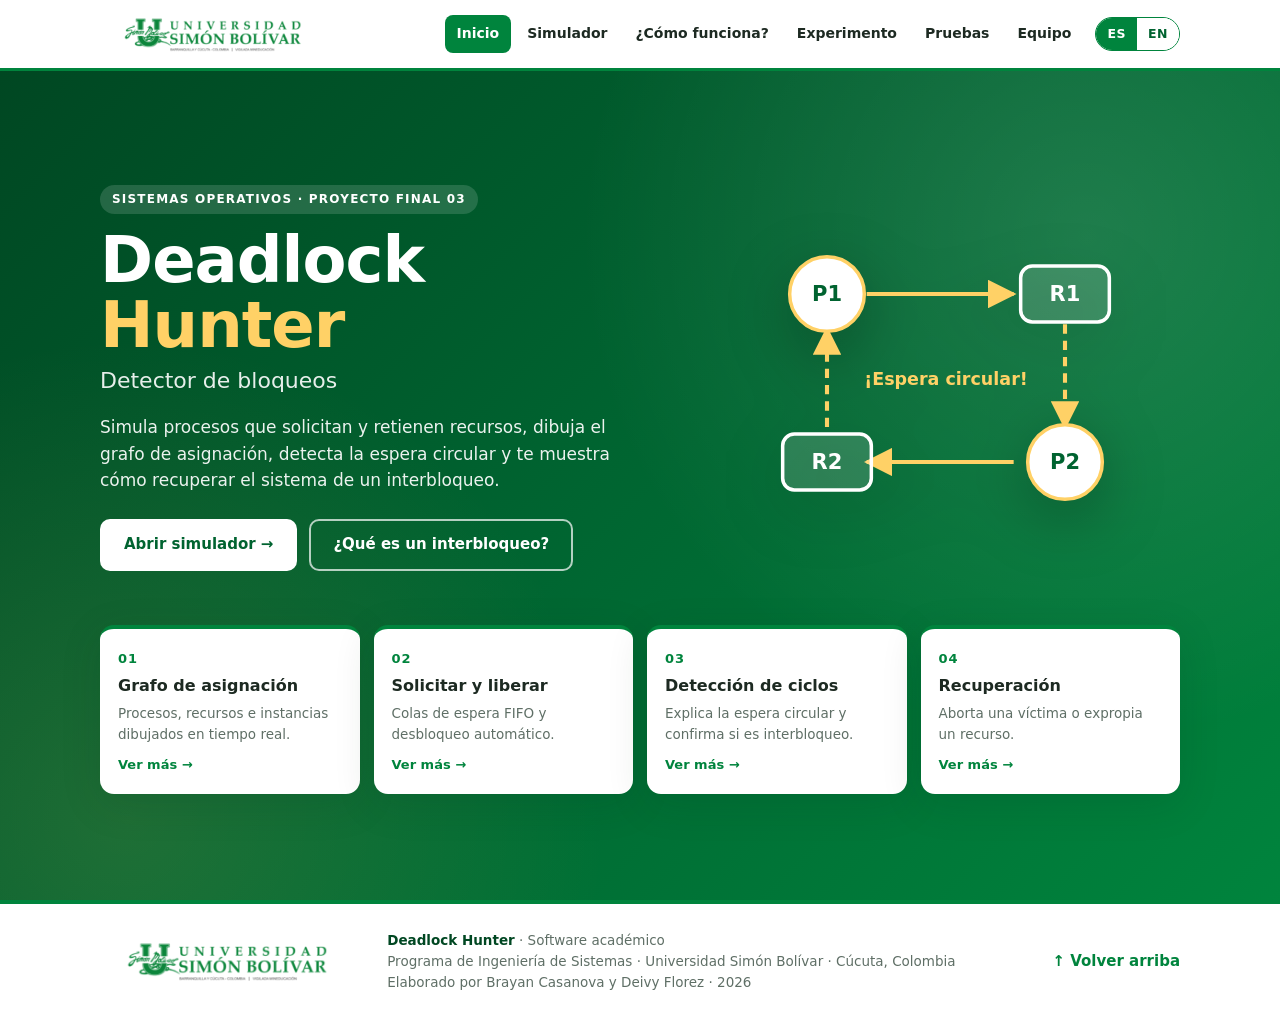
==== index.html @ f1dcf7cb "Deadlock Hunter: detector de interbloqueos Simulador web académico (Sistemas Operativos, Universidad" ====
<!doctype html>
<html lang="es">
<head>
  <meta charset="utf-8">
  <meta name="viewport" content="width=device-width, initial-scale=1">
  <title>Deadlock Hunter · Universidad Simón Bolívar</title>
  <meta name="description" content="Simulador académico de interbloqueos (deadlocks) para Sistemas Operativos — Universidad Simón Bolívar, sede Cúcuta.">
  <link rel="icon" href="assets/favicon.svg" type="image/svg+xml">
  <link rel="stylesheet" href="css/styles.css?v=6">
</head>
<body>
  <!--
    Navegación por vistas: cada opción del menú muestra solo su sección (js/site.js).
    Ventanas emergentes: los elementos con data-modal="id" abren el contenido de #id.
    Traducción: data-en (texto), data-en-ph (placeholder), data-en-title (tooltip).
  -->

  <!-- ===================== NAVEGACIÓN ===================== -->
  <nav class="nav" id="top">
    <div class="container nav-inner">
      <a href="#inicio" class="nav-logo" aria-label="Inicio" data-en-aria="Home">
        <img src="assets/logo-unisimon.png" alt="Universidad Simón Bolívar">
      </a>
      <div class="nav-right">
        <ul class="nav-links" id="nav-links">
          <li><a href="#inicio" data-en="Home">Inicio</a></li>
          <li><a href="#simulador" data-en="Simulator">Simulador</a></li>
          <li><a href="#teoria" data-en="How it works">¿Cómo funciona?</a></li>
          <li><a href="#experimento" data-en="Experiment">Experimento</a></li>
          <li><a href="#pruebas" data-en="Tests">Pruebas</a></li>
          <li><a href="#equipo" data-en="Team">Equipo</a></li>
        </ul>
        <div class="lang-switch" role="group" aria-label="Idioma / Language">
          <button type="button" data-lang="es" aria-pressed="true" title="Español">ES</button>
          <button type="button" data-lang="en" aria-pressed="false" title="English">EN</button>
        </div>
        <button class="nav-toggle" id="nav-toggle" aria-label="Abrir menú" data-en-aria="Open menu" aria-expanded="false">☰</button>
      </div>
    </div>
  </nav>

  <main>
  <!-- ===================== INICIO ===================== -->
  <header class="hero view" id="inicio">
    <div class="container hero-inner">
      <div class="hero-text">
        <span class="eyebrow" data-en="Operating Systems · Final project 03">Sistemas Operativos · Proyecto final 03</span>
        <h1>Deadlock <span>Hunter</span></h1>
        <p class="hero-sub" data-en="Deadlock detector">Detector de bloqueos</p>
        <p class="hero-desc" data-en="Simulate processes that request and hold resources, draw the resource-allocation graph, detect circular wait and learn how to recover the system from a deadlock.">Simula procesos que solicitan y retienen recursos, dibuja el grafo de asignación, detecta la espera circular y te muestra cómo recuperar el sistema de un interbloqueo.</p>
        <div class="hero-cta">
          <a href="#simulador" class="btn btn-light" data-en="Open simulator →">Abrir simulador →</a>
          <a href="#teoria" class="btn btn-outline" data-en="What is a deadlock?">¿Qué es un interbloqueo?</a>
        </div>
      </div>
      <div class="hero-art" aria-hidden="true">
        <svg viewBox="0 0 360 300">
          <defs>
            <marker id="h-ar" viewBox="0 0 10 10" refX="9" refY="5" markerWidth="7" markerHeight="7" orient="auto"><path d="M0,0 L10,5 L0,10 z" fill="#ffd166"/></marker>
          </defs>
          <path d="M112,78 L238,78" class="h-edge" marker-end="url(#h-ar)"/>
          <path d="M282,104 L282,192" class="h-edge dash" marker-end="url(#h-ar)"/>
          <path d="M238,222 L112,222" class="h-edge" marker-end="url(#h-ar)"/>
          <path d="M78,192 L78,108" class="h-edge dash" marker-end="url(#h-ar)"/>
          <g class="h-proc"><circle cx="78" cy="78" r="32"/><text x="78" y="84">P1</text></g>
          <g class="h-res"><rect x="244" y="54" width="76" height="48" rx="10"/><text x="282" y="84">R1</text></g>
          <g class="h-proc"><circle cx="282" cy="222" r="32"/><text x="282" y="228">P2</text></g>
          <g class="h-res"><rect x="40" y="198" width="76" height="48" rx="10"/><text x="78" y="228">R2</text></g>
          <text x="180" y="156" class="h-warn" data-en="Circular wait!">¡Espera circular!</text>
        </svg>
      </div>
    </div>
    <div class="container features">
      <div class="feature clickable" data-modal="m-f1" role="button" tabindex="0"><b>01</b><h3 data-en="Allocation graph">Grafo de asignación</h3><p data-en="Processes, resources and instances drawn in real time.">Procesos, recursos e instancias dibujados en tiempo real.</p><span class="more" data-en="Learn more →">Ver más →</span></div>
      <div class="feature clickable" data-modal="m-f2" role="button" tabindex="0"><b>02</b><h3 data-en="Request and release">Solicitar y liberar</h3><p data-en="FIFO wait queues and automatic unblocking.">Colas de espera FIFO y desbloqueo automático.</p><span class="more" data-en="Learn more →">Ver más →</span></div>
      <div class="feature clickable" data-modal="m-f3" role="button" tabindex="0"><b>03</b><h3 data-en="Cycle detection">Detección de ciclos</h3><p data-en="Explains the circular wait and confirms whether it is a deadlock.">Explica la espera circular y confirma si es interbloqueo.</p><span class="more" data-en="Learn more →">Ver más →</span></div>
      <div class="feature clickable" data-modal="m-f4" role="button" tabindex="0"><b>04</b><h3 data-en="Recovery">Recuperación</h3><p data-en="Abort a victim or preempt a resource.">Aborta una víctima o expropia un recurso.</p><span class="more" data-en="Learn more →">Ver más →</span></div>
    </div>
  </header>

  <!-- ===================== SIMULADOR ===================== -->
  <section class="section sim-section view" id="simulador" hidden>
    <div class="container-wide">
      <div class="section-head">
        <div>
          <span class="eyebrow green" data-en="Tool">Herramienta</span>
          <h2 data-en="Simulator">Simulador</h2>
          <p data-en="Create processes and resources, or load a scenario and run it step by step.">Crea procesos y recursos, o carga un escenario y ejecútalo paso a paso.</p>
        </div>
        <div class="top-actions">
          <button class="btn-sm" data-modal="m-howto" data-en="? How to use it">? Cómo usarlo</button>
          <button id="btn-export" class="btn-sm" title="Descarga el estado, el análisis y el registro como evidencia" data-en-title="Download the state, analysis and log as evidence" data-en="⭳ Export evidence">⭳ Exportar evidencia</button>
          <label class="btn-sm file-btn" title="Carga un estado exportado previamente" data-en-title="Load a previously exported state"><span data-en="⭱ Import">⭱ Importar</span><input id="file-import" type="file" accept="application/json" hidden></label>
          <button id="btn-reset" class="btn-sm danger" data-en="↺ Reset">↺ Reiniciar</button>
        </div>
      </div>

      <div class="layout">
        <!-- Panel izquierdo -->
        <aside class="panel left">
          <section class="card">
            <h3 class="card-title"><span class="num">1</span> <span data-en="Create nodes">Crear nodos</span></h3>
            <div class="row">
              <input id="in-proc" placeholder="Nombre (auto: P1…)" data-en-ph="Name (auto: P1…)" maxlength="12">
              <button id="btn-add-proc" data-en="+ Process">+ Proceso</button>
            </div>
            <div class="row">
              <input id="in-res" placeholder="Nombre (auto: R1…)" data-en-ph="Name (auto: R1…)" maxlength="12">
              <input id="in-inst" type="number" min="1" max="9" value="1" title="Instancias" data-en-title="Instances" class="narrow">
              <button id="btn-add-res" data-en="+ Resource">+ Recurso</button>
            </div>
            <p class="hint" data-en="Instances are identical copies of the resource (e.g. 2 printers).">Las instancias son copias idénticas del recurso (p. ej. 2 impresoras).</p>
          </section>

          <section class="card">
            <h3 class="card-title"><span class="num">2</span> <span data-en="Operate">Operar</span></h3>
            <label><span data-en="Process">Proceso</span> <select id="sel-proc"></select></label>
            <label><span data-en="Resource">Recurso</span> <select id="sel-res"></select></label>
            <div class="btn-grid">
              <button id="btn-request" class="primary" data-en="Request">Solicitar</button>
              <button id="btn-release" data-en="Release">Liberar</button>
              <button id="btn-terminate" class="warn" data-en="Terminate process">Finalizar proceso</button>
              <button id="btn-del-res" class="ghost" data-en="Delete resource">Eliminar recurso</button>
            </div>
            <p class="hint" data-en="Click a node in the graph to select it. Drag it to move it.">Haz clic en un nodo del grafo para seleccionarlo. Arrástralo para moverlo.</p>
          </section>

          <section class="card">
            <h3 class="card-title"><span class="num">3</span> <span data-en="Scenarios">Escenarios</span></h3>
            <div id="scenario-list" class="scenario-list"></div>
            <div id="scenario-player" class="scenario-player" hidden>
              <h4 id="sc-title"></h4>
              <p id="sc-desc" class="hint"></p>
              <ol id="sc-steps" class="steps"></ol>
              <div class="row">
                <button id="btn-step" class="primary" data-en="Step ▶">Paso ▶</button>
                <button id="btn-run-all" data-en="Run all ⏩">Ejecutar todo ⏩</button>
              </div>
              <div id="sc-lesson" class="lesson" hidden></div>
            </div>
          </section>
        </aside>

        <!-- Centro -->
        <section class="panel center">
          <div id="status" class="status ok">Sin procesos todavía</div>
          <div class="graph-wrap card">
            <svg id="graph" viewBox="0 0 900 560" role="img" aria-label="Grafo de asignación de recursos" data-en-aria="Resource allocation graph">
              <defs>
                <pattern id="grid" width="30" height="30" patternUnits="userSpaceOnUse"><circle cx="1" cy="1" r="1" class="grid-dot"/></pattern>
                <marker id="ar-request" viewBox="0 0 10 10" refX="9" refY="5" markerWidth="8" markerHeight="8" orient="auto-start-reverse"><path d="M0,0 L10,5 L0,10 z" class="mk-request"/></marker>
                <marker id="ar-assign" viewBox="0 0 10 10" refX="9" refY="5" markerWidth="8" markerHeight="8" orient="auto-start-reverse"><path d="M0,0 L10,5 L0,10 z" class="mk-assign"/></marker>
                <marker id="ar-cycle" viewBox="0 0 10 10" refX="9" refY="5" markerWidth="8" markerHeight="8" orient="auto-start-reverse"><path d="M0,0 L10,5 L0,10 z" class="mk-cycle"/></marker>
                <marker id="ar-dead" viewBox="0 0 10 10" refX="9" refY="5" markerWidth="8" markerHeight="8" orient="auto-start-reverse"><path d="M0,0 L10,5 L0,10 z" class="mk-dead"/></marker>
              </defs>
              <rect width="900" height="560" fill="url(#grid)"/>
              <g id="g-edges"></g>
              <g id="g-nodes"></g>
            </svg>
            <div id="empty-hint" class="empty-hint">
              <div data-en="<b>The graph is empty</b><br>Create processes and resources, or load a scenario from the left panel."><b>El grafo está vacío</b><br>Crea procesos y recursos, o carga un escenario del panel izquierdo.</div>
            </div>
          </div>
          <div class="legend">
            <span><i class="lg-proc"></i> <span data-en="Process">Proceso</span></span>
            <span><i class="lg-res"></i> <span data-en="Resource (● allocated, ○ free)">Recurso (● asignada, ○ libre)</span></span>
            <span><i class="lg-line assign"></i> <span data-en="Allocation R → P">Asignación R → P</span></span>
            <span><i class="lg-line request"></i> <span data-en="Request P → R">Solicitud P → R</span></span>
            <span><i class="lg-line cycle"></i> <span data-en="Cycle without deadlock">Ciclo sin interbloqueo</span></span>
            <span><i class="lg-line dead"></i> <span data-en="Deadlock">Interbloqueo</span></span>
          </div>
          <section class="card log-card">
            <div class="card-head">
              <h3 class="card-title" data-en="Event log">Registro de eventos</h3>
              <button id="btn-clear-log" class="ghost small" data-en="Clear">Limpiar</button>
            </div>
            <ol id="log" class="log"></ol>
          </section>
        </section>

        <!-- Panel derecho -->
        <aside class="panel right">
          <section class="card">
            <h3 class="card-title" data-en="System analysis">Análisis del sistema</h3>
            <div id="analysis"></div>
          </section>
          <section class="card">
            <h3 class="card-title" data-en="Matrices">Matrices</h3>
            <div id="matrices" class="matrices"></div>
          </section>
        </aside>
      </div>
    </div>
  </section>

  <!-- ===================== TEORÍA ===================== -->
  <section class="section view" id="teoria" hidden>
    <div class="container">
      <div class="section-head center">
        <div>
          <span class="eyebrow green" data-en="Concepts">Conceptos</span>
          <h2 data-en="What is a deadlock?">¿Qué es un interbloqueo?</h2>
          <p data-en="A <b>deadlock</b> happens when a group of processes waits forever because each one holds something another one needs.">Un <b>interbloqueo</b> (<i>deadlock</i>) ocurre cuando un grupo de procesos queda esperando para siempre porque cada uno retiene algo que otro necesita.</p>
        </div>
      </div>

      <div class="analogy clickable" data-modal="m-basics" role="button" tabindex="0">
        <div class="analogy-icon">🔪 🪵</div>
        <div>
          <h3 data-en="An everyday example">Un ejemplo cotidiano</h3>
          <p data-en="Ana takes the knife and needs the board; Beto takes the board and needs the knife. Both wait forever.">Ana toma el cuchillo y necesita la tabla; Beto toma la tabla y necesita el cuchillo. Ambos esperan para siempre.</p>
          <span class="more" data-en="What are processes and resources? →">¿Qué son procesos y recursos? →</span>
        </div>
      </div>

      <h3 class="sub-title" data-en="The 4 Coffman conditions">Las 4 condiciones de Coffman</h3>
      <p class="muted" data-en="All four must hold at the same time. Click each one to see an example.">Deben cumplirse las cuatro al mismo tiempo. Haz clic en cada una para ver un ejemplo.</p>
      <div class="grid-4">
        <div class="info-card clickable" data-modal="m-cf1" role="button" tabindex="0"><span class="ic">1</span><h4 data-en="Mutual exclusion">Exclusión mutua</h4><p data-en="One process at a time.">Un proceso a la vez.</p><span class="more" data-en="Learn more →">Ver más →</span></div>
        <div class="info-card clickable" data-modal="m-cf2" role="button" tabindex="0"><span class="ic">2</span><h4 data-en="Hold and wait">Retención y espera</h4><p data-en="Keeps what it has while waiting.">Conserva lo que tiene mientras espera.</p><span class="more" data-en="Learn more →">Ver más →</span></div>
        <div class="info-card clickable" data-modal="m-cf3" role="button" tabindex="0"><span class="ic">3</span><h4 data-en="No preemption">No expropiación</h4><p data-en="Nobody can take it away.">Nadie se lo puede quitar.</p><span class="more" data-en="Learn more →">Ver más →</span></div>
        <div class="info-card clickable" data-modal="m-cf4" role="button" tabindex="0"><span class="ic">4</span><h4 data-en="Circular wait">Espera circular</h4><p data-en="A closed chain of waits.">Una cadena cerrada de esperas.</p><span class="more" data-en="Learn more →">Ver más →</span></div>
      </div>

      <h3 class="sub-title" data-en="How does Deadlock Hunter detect it?">¿Cómo lo detecta Deadlock Hunter?</h3>
      <div class="grid-4">
        <div class="step-card clickable" data-modal="m-d1" role="button" tabindex="0"><span class="step-n" data-en="Step 1">Paso 1</span><h4 data-en="Build the graph">Construye el grafo</h4><span class="more" data-en="Learn more →">Ver más →</span></div>
        <div class="step-card clickable" data-modal="m-d2" role="button" tabindex="0"><span class="step-n" data-en="Step 2">Paso 2</span><h4 data-en="Search for cycles">Busca ciclos</h4><span class="more" data-en="Learn more →">Ver más →</span></div>
        <div class="step-card clickable" data-modal="m-d3" role="button" tabindex="0"><span class="step-n" data-en="Step 3">Paso 3</span><h4 data-en="Confirm the deadlock">Confirma el bloqueo</h4><span class="more" data-en="Learn more →">Ver más →</span></div>
        <div class="step-card clickable warn-card" data-modal="m-d4" role="button" tabindex="0"><span class="step-n" data-en="Important">Importante</span><h4 data-en="Is a cycle always a deadlock?">¿Ciclo = interbloqueo?</h4><span class="more" data-en="Learn more →">Ver más →</span></div>
      </div>
    </div>
  </section>

  <!-- ===================== EXPERIMENTO ===================== -->
  <section class="section alt view" id="experimento" hidden>
    <div class="container">
      <div class="section-head center">
        <div>
          <span class="eyebrow green" data-en="Experimentation challenge">Reto de experimentación</span>
          <h2 data-en="With deadlock vs. without deadlock">Con bloqueo vs. sin bloqueo</h2>
          <p data-en="Same processes, same resources. The only thing that changes is the <b>order</b> in which they are requested.">Mismos procesos, mismos recursos. Lo único que cambia es el <b>orden</b> en que se piden.</p>
        </div>
      </div>
      <div class="compare">
        <article class="compare-card bad">
          <span class="tag-big" data-en="WITH DEADLOCK">CON BLOQUEO</span>
          <h3 data-en="Opposite order">Orden opuesto</h3>
          <p data-en="P1 asks R1 → R2 and P2 asks R2 → R1. Each grabs one and waits for the other: <b>deadlock</b>.">P1 pide R1 → R2 y P2 pide R2 → R1. Cada uno agarra uno y espera el otro: <b>interbloqueo</b>.</p>
          <div class="card-actions">
            <button class="btn btn-soft" data-modal="m-ex1" data-en="See steps">Ver pasos</button>
            <a href="#simulador" class="btn btn-red" data-load-sc="0" data-en="Try it ▶">Probar ▶</a>
          </div>
        </article>
        <article class="compare-card good">
          <span class="tag-big" data-en="NO DEADLOCK">SIN BLOQUEO</span>
          <h3 data-en="Global order (R1 before R2)">Orden global (R1 antes que R2)</h3>
          <p data-en="Both ask R1 → R2. P2 waits, but <b>holding nothing</b>, so the cycle never closes.">Ambos piden R1 → R2. P2 espera, pero <b>sin retener nada</b>, así que el ciclo nunca se cierra.</p>
          <div class="card-actions">
            <button class="btn btn-soft" data-modal="m-ex2" data-en="See steps">Ver pasos</button>
            <a href="#simulador" class="btn btn-green" data-load-sc="1" data-en="Try it ▶">Probar ▶</a>
          </div>
        </article>
      </div>
      <div class="center-actions">
        <button class="btn btn-green" data-modal="m-ex3" data-en="📊 See the full comparison">📊 Ver comparación completa</button>
      </div>
      <p class="conclusion" data-en="<b>Conclusion:</b> imposing a global order breaks the <b>circular wait</b>. Waiting is not the same as being deadlocked."><b>Conclusión:</b> imponer un orden global rompe la <b>espera circular</b>. Esperar no es lo mismo que estar interbloqueado.</p>
    </div>
  </section>

  <!-- ===================== PRUEBAS ===================== -->
  <section class="section view" id="pruebas" hidden>
    <div class="container">
      <div class="section-head center">
        <div>
          <span class="eyebrow green" data-en="Evidence">Evidencias</span>
          <h2 data-en="Automated tests">Pruebas automatizadas</h2>
          <p data-en="These tests run live every time you open the page and verify the detection engine.">Estas pruebas se ejecutan en vivo cada vez que abres la página y verifican el motor de detección.</p>
        </div>
      </div>
      <div class="tests-cards">
        <div class="tests-hero">
          <div class="big-num" id="tests-num">–</div>
          <div><b id="tests-label">…</b><br><span class="muted" id="tests-when"></span></div>
        </div>
        <div class="grid-2">
          <div class="info-card clickable" data-modal="m-tests" role="button" tabindex="0"><span class="ic">✔</span><h4 data-en="Test list">Lista de pruebas</h4><p data-en="See each test and what it verifies.">Ver cada prueba y lo que verifica.</p><span class="more" data-en="Open →">Abrir →</span></div>
          <div class="info-card clickable" data-modal="m-limits" role="button" tabindex="0"><span class="ic">!</span><h4 data-en="Known limitations">Limitaciones conocidas</h4><p data-en="What the simulator does not model.">Lo que el simulador no modela.</p><span class="more" data-en="Open →">Abrir →</span></div>
        </div>
      </div>
    </div>
  </section>

  <!-- ===================== EQUIPO ===================== -->
  <section class="section team-section view" id="equipo" hidden>
    <div class="container">
      <div class="section-head center">
        <div>
          <span class="eyebrow" data-en="Credits">Créditos</span>
          <h2 data-en="Software developed by:">Software elaborado por:</h2>
          <p data-en="6th-semester Systems Engineering students · Universidad Simón Bolívar, Cúcuta campus">Estudiantes de 6.º semestre de Ingeniería de Sistemas · Universidad Simón Bolívar, sede Cúcuta</p>
        </div>
      </div>
      <div class="team">
        <div class="member">
          <div class="avatar">BC</div>
          <h3>Brayan Casanova</h3>
          <p data-en="Systems Engineering">Ingeniería de Sistemas</p>
          <span class="chip" data-en="6th semester">6.º semestre</span>
        </div>
        <div class="member">
          <div class="avatar">DF</div>
          <h3>Deivy Florez</h3>
          <p data-en="Systems Engineering">Ingeniería de Sistemas</p>
          <span class="chip" data-en="6th semester">6.º semestre</span>
        </div>
      </div>
      <p class="course" data-en="Course: <b>Operating Systems</b> · Final programming project · Concurrency and deadlocks">Asignatura: <b>Sistemas Operativos</b> · Proyecto final de programación · Concurrencia y bloqueos</p>
    </div>
  </section>
  </main>

  <footer class="footer">
    <div class="container footer-inner">
      <div class="footer-logo"><img src="assets/logo-unisimon.png" alt="Universidad Simón Bolívar"></div>
      <div class="footer-text" data-en="<b>Deadlock Hunter</b> · Academic software<br>Systems Engineering Program · Universidad Simón Bolívar · Cúcuta, Colombia<br>Developed by Brayan Casanova and Deivy Florez · 2026">
        <b>Deadlock Hunter</b> · Software académico<br>
        Programa de Ingeniería de Sistemas · Universidad Simón Bolívar · Cúcuta, Colombia<br>
        Elaborado por Brayan Casanova y Deivy Florez · 2026
      </div>
      <a href="#" class="to-top" data-scrolltop data-en="↑ Back to top">↑ Volver arriba</a>
    </div>
  </footer>

  <!-- ===================== VENTANA EMERGENTE ===================== -->
  <dialog id="modal" class="modal" aria-labelledby="modal-body">
    <button class="modal-close" id="modal-close" aria-label="Cerrar" data-en-aria="Close">✕</button>
    <div id="modal-body" class="modal-body"></div>
  </dialog>

  <!-- Contenido de las ventanas emergentes (se mueve al diálogo al abrirlo) -->
  <div id="modal-store" hidden>

    <!-- Inicio: funciones -->
    <div id="m-f1">
      <span class="m-kicker">01</span>
      <h3 data-en="Allocation graph">Grafo de asignación</h3>
      <p data-en="The simulator draws the system as a graph that updates after every action:">El simulador dibuja el sistema como un grafo que se actualiza después de cada acción:</p>
      <ul>
        <li data-en="<b>Circles</b> are processes (P1, P2…).">Los <b>círculos</b> son procesos (P1, P2…).</li>
        <li data-en="<b>Boxes</b> are resources; each dot is an instance (● allocated, ○ free).">Los <b>cuadros</b> son recursos; cada punto es una instancia (● asignada, ○ libre).</li>
        <li data-en="A solid arrow <b>R → P</b> means the resource is allocated to the process.">Una flecha continua <b>R → P</b> indica que el recurso está asignado al proceso.</li>
        <li data-en="A dashed arrow <b>P → R</b> means the process is waiting for the resource.">Una flecha punteada <b>P → R</b> indica que el proceso está esperando el recurso.</li>
      </ul>
      <a href="#simulador" class="btn btn-green" data-en="Go to the simulator →">Ir al simulador →</a>
    </div>
    <div id="m-f2">
      <span class="m-kicker">02</span>
      <h3 data-en="Request and release">Solicitar y liberar</h3>
      <ul>
        <li data-en="<b>Request:</b> if there is a free instance, it is allocated right away; otherwise the process is blocked and joins a FIFO queue.">Al <b>solicitar</b>, si hay una instancia libre se asigna de inmediato; si no, el proceso se bloquea y entra a una fila (FIFO).</li>
        <li data-en="<b>Release:</b> the instance goes automatically to the first process in the queue.">Al <b>liberar</b>, la instancia pasa automáticamente al primero de la fila.</li>
        <li data-en="<b>Terminate:</b> the process releases everything it held.">Al <b>finalizar</b> un proceso, se libera todo lo que tenía.</li>
      </ul>
      <p class="muted" data-en="Every action is recorded in the event log.">Cada acción queda escrita en el registro de eventos.</p>
      <a href="#simulador" class="btn btn-green" data-en="Go to the simulator →">Ir al simulador →</a>
    </div>
    <div id="m-f3">
      <span class="m-kicker">03</span>
      <h3 data-en="Cycle detection">Detección de ciclos</h3>
      <p data-en="After each action the simulator looks for cycles in the graph and explains them in words, e.g.:">Después de cada acción el simulador busca ciclos en el grafo y los explica con palabras, por ejemplo:</p>
      <pre class="code">P1 → R2 → P2 → R1 → P1</pre>
      <p data-en="Then it runs the detection algorithm to confirm whether the cycle is a real deadlock (<b>red</b>) or just a possible circular wait (<b>yellow</b>).">Luego ejecuta el algoritmo de detección para confirmar si el ciclo es un interbloqueo real (<b>rojo</b>) o solo una espera circular posible (<b>amarillo</b>).</p>
      <a href="#teoria" class="btn btn-green" data-en="See how it works →">Ver cómo funciona →</a>
    </div>
    <div id="m-f4">
      <span class="m-kicker">04</span>
      <h3 data-en="Recovery">Recuperación</h3>
      <p data-en="When there is a deadlock, the analysis panel offers:">Cuando hay interbloqueo, el panel de análisis ofrece:</p>
      <ul>
        <li data-en="<b>Abort a process:</b> it releases everything and the others can continue.">Abortar un proceso: libera todo y los demás pueden seguir.</li>
        <li data-en="<b>Preempt a resource:</b> take it away from a process and give it to the one waiting.">Expropiar un recurso: quitárselo a un proceso y dárselo al que espera.</li>
        <li data-en="<b>Automatic recovery:</b> aborts victims until the deadlock is gone.">Recuperación automática: aborta víctimas hasta que desaparece el bloqueo.</li>
      </ul>
      <p class="muted" data-en="The simulator suggests the victim that leaves fewer blocked processes and loses fewer resources.">El simulador sugiere la víctima que deja menos procesos bloqueados y pierde menos recursos.</p>
      <a href="#simulador" class="btn btn-green" data-en="Go to the simulator →">Ir al simulador →</a>
    </div>

    <!-- Simulador: ayuda -->
    <div id="m-howto">
      <h3 data-en="How to use the simulator">Cómo usar el simulador</h3>
      <ol class="nice-list">
        <li data-en="<b>Fastest way:</b> in <i>3 · Scenarios</i> choose one and press <b>Step ▶</b> or <b>Run all ⏩</b>.">La forma más rápida: en <i>3 · Escenarios</i> elige uno y pulsa <b>Paso ▶</b> o <b>Ejecutar todo ⏩</b>.</li>
        <li data-en="<b>By hand:</b> create processes and resources in <i>1 · Create nodes</i>.">A mano: crea procesos y recursos en <i>1 · Crear nodos</i>.</li>
        <li data-en="Pick a process and a resource in <i>2 · Operate</i> and press <b>Request</b>, <b>Release</b> or <b>Terminate</b>.">Elige un proceso y un recurso en <i>2 · Operar</i> y pulsa <b>Solicitar</b>, <b>Liberar</b> o <b>Finalizar</b>.</li>
        <li data-en="Watch the banner: <b>green</b> = no deadlock, <b>yellow</b> = cycle without deadlock, <b>red</b> = deadlock.">Mira el aviso superior: <b>verde</b> = sin bloqueo, <b>amarillo</b> = ciclo sin interbloqueo, <b>rojo</b> = interbloqueo.</li>
        <li data-en="On the right, <i>System analysis</i> explains the cycle and offers recovery options.">A la derecha, <i>Análisis del sistema</i> explica el ciclo y ofrece opciones de recuperación.</li>
      </ol>
    </div>

    <!-- Teoría -->
    <div id="m-basics">
      <h3 data-en="Processes, resources and instances">Procesos, recursos e instancias</h3>
      <dl class="defs">
        <dt data-en="Process">Proceso</dt>
        <dd data-en="A program that is running (Chrome, Word, Spotify…). In the simulator: a <b>circle</b>.">Un programa que se está ejecutando (Chrome, Word, Spotify…). En el simulador: un <b>círculo</b>.</dd>
        <dt data-en="Resource">Recurso</dt>
        <dd data-en="Something a process needs in order to work: a printer, a file, the camera, memory. In the simulator: a <b>box</b>.">Algo que un proceso necesita para trabajar: impresora, archivo, cámara, memoria. En el simulador: un <b>cuadro</b>.</dd>
        <dt data-en="Instance">Instancia</dt>
        <dd data-en="How many identical copies of the resource exist (2 printers = 2 instances). In the simulator: the <b>dots</b> inside the box.">Cuántas copias iguales hay del recurso (2 impresoras = 2 instancias). En el simulador: los <b>puntos</b> dentro del cuadro.</dd>
      </dl>
      <p data-en="In the example, Ana and Beto are <b>processes</b> and the knife and board are <b>resources</b>. Waiting is normal; the problem is when the wait <b>never ends</b>.">En el ejemplo, Ana y Beto son <b>procesos</b> y el cuchillo y la tabla son <b>recursos</b>. Esperar es normal; el problema es cuando la espera <b>nunca termina</b>.</p>
    </div>
    <div id="m-cf1">
      <span class="m-kicker" data-en="Condition 1">Condición 1</span>
      <h3 data-en="Mutual exclusion">Exclusión mutua</h3>
      <p data-en="A resource cannot be shared: while one process uses it, the others must wait.">Un recurso no se puede compartir: mientras un proceso lo usa, los demás deben esperar.</p>
      <div class="m-box"><b data-en="Example">Ejemplo</b><p data-en="A printer prints one document at a time.">Una impresora imprime un documento a la vez.</p></div>
      <div class="m-box"><b data-en="In the simulator">En el simulador</b><p data-en="Each dot ● of a resource belongs to a single process.">Cada punto ● de un recurso pertenece a un solo proceso.</p></div>
      <div class="m-box ok"><b data-en="How to break it">Cómo romperla</b><p data-en="Make the resource shareable (e.g. read-only files). Not always possible.">Hacer el recurso compartible (p. ej. archivos de solo lectura). No siempre es posible.</p></div>
    </div>
    <div id="m-cf2">
      <span class="m-kicker" data-en="Condition 2">Condición 2</span>
      <h3 data-en="Hold and wait">Retención y espera</h3>
      <p data-en="A process keeps the resources it already has while waiting for more.">Un proceso conserva los recursos que ya tiene mientras espera otros.</p>
      <div class="m-box"><b data-en="Example">Ejemplo</b><p data-en="P1 holds R1 and asks for R2 without releasing R1.">P1 tiene R1 y pide R2 sin soltar R1.</p></div>
      <div class="m-box"><b data-en="In the simulator">En el simulador</b><p data-en="A process with an incoming solid arrow (it holds something) and an outgoing dashed arrow (it waits).">Un proceso con una flecha continua que llega (tiene algo) y una punteada que sale (espera).</p></div>
      <div class="m-box ok"><b data-en="How to break it">Cómo romperla</b><p data-en="Request all resources at the start, or release everything before asking for more.">Pedir todos los recursos al inicio, o soltar todo antes de pedir más.</p></div>
    </div>
    <div id="m-cf3">
      <span class="m-kicker" data-en="Condition 3">Condición 3</span>
      <h3 data-en="No preemption">No expropiación</h3>
      <p data-en="Nobody can take a resource away from a process; only the process decides when to release it.">Nadie puede quitarle un recurso a un proceso; solo él decide cuándo soltarlo.</p>
      <div class="m-box"><b data-en="Example">Ejemplo</b><p data-en="The system cannot take the printer away in the middle of a print job.">El sistema no puede quitar la impresora a mitad de una impresión.</p></div>
      <div class="m-box"><b data-en="In the simulator">En el simulador</b><p data-en="Resources are only freed with <b>Release</b>… unless you use recovery.">Los recursos solo se liberan con <b>Liberar</b>… salvo que uses la recuperación.</p></div>
      <div class="m-box ok"><b data-en="How to break it">Cómo romperla</b><p data-en="Let the system take resources away. That is exactly what the <b>Preempt</b> recovery option does.">Permitir que el sistema quite recursos. Eso es justo lo que hace la opción de recuperación <b>Expropiar</b>.</p></div>
    </div>
    <div id="m-cf4">
      <span class="m-kicker" data-en="Condition 4">Condición 4</span>
      <h3 data-en="Circular wait">Espera circular</h3>
      <p data-en="There is a closed chain of processes, each waiting for a resource held by the next one.">Existe una cadena cerrada de procesos, donde cada uno espera un recurso que tiene el siguiente.</p>
      <pre class="code">P1 → R2 → P2 → R1 → P1</pre>
      <div class="m-box"><b data-en="In the simulator">En el simulador</b><p data-en="The arrows of the cycle turn <b>red</b>.">Las flechas del ciclo se pintan de <b>rojo</b>.</p></div>
      <div class="m-box ok"><b data-en="How to break it">Cómo romperla</b><p data-en="Request resources always in the same global order (see the <i>Global ordering</i> scenario).">Pedir los recursos siempre en el mismo orden global (ver el escenario <i>Orden global</i>).</p></div>
    </div>
    <div id="m-d1">
      <span class="m-kicker" data-en="Step 1">Paso 1</span>
      <h3 data-en="Build the graph">Construye el grafo</h3>
      <p data-en="Each allocation is an arrow <b>R → P</b> and each wait is an arrow <b>P → R</b>.">Cada asignación es una flecha <b>R → P</b> y cada espera es una flecha <b>P → R</b>.</p>
      <p data-en="The <b>Allocation</b> and <b>Request</b> matrices in the simulator show the same information as tables.">Las matrices de <b>Asignación</b> y <b>Solicitud</b> del simulador muestran la misma información en forma de tabla.</p>
    </div>
    <div id="m-d2">
      <span class="m-kicker" data-en="Step 2">Paso 2</span>
      <h3 data-en="Search for cycles">Busca ciclos</h3>
      <p data-en="It simplifies the graph to a <b>wait-for graph</b>: P → Q if P waits for something Q holds.">Simplifica el grafo a un <b>grafo de espera</b>: P → Q si P espera algo que tiene Q.</p>
      <p data-en="Then it walks it with a depth-first search (<b>DFS</b>). If a path returns to the starting process, there is a cycle: a <b>circular wait</b>.">Luego lo recorre con una búsqueda en profundidad (<b>DFS</b>). Si un camino regresa al proceso inicial, hay un ciclo: una <b>espera circular</b>.</p>
    </div>
    <div id="m-d3">
      <span class="m-kicker" data-en="Step 3">Paso 3</span>
      <h3 data-en="Confirm the deadlock">Confirma el bloqueo</h3>
      <p data-en="Detection algorithm: it simulates which processes could finish with what is free.">Algoritmo de detección: simula qué procesos podrían terminar con lo que hay libre.</p>
<pre class="code">Work ← Disponible ; Finish[i] ← false
repetir
  buscar Pi: Finish[i] = false y Solicitud_i ≤ Work
  Work ← Work + Asignación_i ; Finish[i] ← true
Los Pi con Finish = false están interbloqueados</pre>
      <p data-en="The simulator shows this trace step by step in <i>Detection algorithm</i>.">El simulador muestra esta traza paso a paso en <i>Algoritmo de detección</i>.</p>
    </div>
    <div id="m-d4">
      <span class="m-kicker" data-en="Important">Importante</span>
      <h3 data-en="Is a cycle always a deadlock?">¿Un ciclo siempre es interbloqueo?</h3>
      <div class="m-box"><b data-en="1 instance per resource">1 instancia por recurso</b><p data-en="Yes: cycle = deadlock.">Sí: ciclo = interbloqueo.</p></div>
      <div class="m-box"><b data-en="Several instances">Varias instancias</b><p data-en="Not necessarily: another process outside the cycle can release a copy and break it.">No necesariamente: otro proceso fuera del ciclo puede soltar una copia y romperlo.</p></div>
      <a href="#simulador" class="btn btn-green" data-load-sc="2" data-en="Try the “Cycle without deadlock” scenario ▶">Probar el escenario “Ciclo sin interbloqueo” ▶</a>
    </div>

    <!-- Experimento -->
    <div id="m-ex1">
      <span class="m-kicker bad" data-en="WITH DEADLOCK">CON BLOQUEO</span>
      <h3 data-en="Opposite order">Orden opuesto</h3>
      <ol class="mini-steps">
        <li data-en="P1 requests R1 ✔">P1 solicita R1 ✔</li>
        <li data-en="P2 requests R2 ✔">P2 solicita R2 ✔</li>
        <li data-en="P1 requests R2 ⏳ (P2 has it)">P1 solicita R2 ⏳ (lo tiene P2)</li>
        <li data-en="P2 requests R1 ⏳ (P1 has it)">P2 solicita R1 ⏳ (lo tiene P1)</li>
      </ol>
      <p data-en="<b>Result:</b> the cycle P1 → R2 → P2 → R1 → P1 is formed. Each one holds what the other needs: <b>deadlock</b>."><b>Resultado:</b> se forma el ciclo P1 → R2 → P2 → R1 → P1. Cada uno retiene lo que el otro necesita: <b>interbloqueo</b>.</p>
      <a href="#simulador" class="btn btn-red" data-load-sc="0" data-en="Try it in the simulator ▶">Probar en el simulador ▶</a>
    </div>
    <div id="m-ex2">
      <span class="m-kicker" data-en="NO DEADLOCK">SIN BLOQUEO</span>
      <h3 data-en="Global order (R1 before R2)">Orden global (R1 antes que R2)</h3>
      <ol class="mini-steps">
        <li data-en="P1 requests R1 ✔">P1 solicita R1 ✔</li>
        <li data-en="P2 requests R1 ⏳ (waits holding nothing)">P2 solicita R1 ⏳ (espera sin retener nada)</li>
        <li data-en="P1 requests R2 ✔, works and releases everything">P1 solicita R2 ✔, trabaja y libera todo</li>
        <li data-en="P2 gets R1, then R2 ✔ and finishes">P2 recibe R1, luego R2 ✔ y termina</li>
      </ol>
      <p data-en="<b>Result:</b> P2 waits, but it <b>holds nothing</b> while waiting, so a cycle never closes. Everyone finishes."><b>Resultado:</b> P2 espera, pero <b>no retiene nada</b> mientras espera, así que nunca se cierra un ciclo. Todos terminan.</p>
      <a href="#simulador" class="btn btn-green" data-load-sc="1" data-en="Try it in the simulator ▶">Probar en el simulador ▶</a>
    </div>
    <div id="m-ex3">
      <h3 data-en="Full comparison">Comparación completa</h3>
      <div class="table-wrap">
        <table class="cmp-table">
          <thead><tr><th data-en="Criterion">Criterio</th><th data-en="With deadlock">Con bloqueo</th><th data-en="No deadlock">Sin bloqueo</th></tr></thead>
          <tbody>
            <tr><td data-en="Request order">Orden de petición</td><td>P1: R1→R2 · P2: R2→R1</td><td data-en="Both: R1→R2">Ambos: R1→R2</td></tr>
            <tr><td data-en="Hold and wait">Retención y espera</td><td data-en="Yes, both">Sí, ambos</td><td data-en="No: P2 waits empty-handed">No: P2 espera con las manos vacías</td></tr>
            <tr><td data-en="Circular wait">Espera circular</td><td class="t-bad" data-en="Yes">Sí</td><td class="t-good">No</td></tr>
            <tr><td data-en="Final state">Estado final</td><td class="t-bad" data-en="Deadlock">Interbloqueo</td><td class="t-good" data-en="Everyone finishes">Todos terminan</td></tr>
          </tbody>
        </table>
      </div>
      <p data-en="<b>Conclusion:</b> imposing a global order on resources breaks the <b>circular wait</b> condition. Waiting is not the same as being deadlocked."><b>Conclusión:</b> imponer un orden global a los recursos rompe la condición de <b>espera circular</b>. Esperar no es lo mismo que estar interbloqueado.</p>
    </div>

    <!-- Pruebas -->
    <div id="m-tests">
      <h3 data-en="Automated tests">Pruebas automatizadas</h3>
      <ul id="tests-list" class="tests-list"></ul>
    </div>
    <div id="m-limits">
      <h3 data-en="Known limitations">Limitaciones conocidas</h3>
      <ul>
        <li data-en="Each request asks for one instance, and a blocked process waits for only one resource at a time.">Cada solicitud pide una instancia y un proceso bloqueado espera un solo recurso a la vez.</li>
        <li data-en="The simulation is event-driven: there are no real threads, CPU times or scheduler.">La simulación es por eventos: no hay hilos reales, tiempos de CPU ni planificador.</li>
        <li data-en="Detection and recovery are implemented; not prevention or avoidance (banker's algorithm).">Se implementan detección y recuperación; no prevención ni evitación (algoritmo del banquero).</li>
        <li data-en="Preemption releases the resource but does not simulate the process <i>rollback</i>.">La expropiación libera el recurso pero no simula el <i>rollback</i> del proceso.</li>
        <li data-en="The victim is chosen with a heuristic (remaining deadlocked processes and lost instances), without priorities.">La víctima se elige con una heurística (bloqueados restantes e instancias perdidas), sin prioridades.</li>
        <li data-en="Designed for teaching-size graphs: at most 9 instances per resource and 100 reported cycles.">Pensado para grafos didácticos: máximo 9 instancias por recurso y 100 ciclos reportados.</li>
      </ul>
    </div>
  </div>

  <div id="toast" class="toast" role="status" aria-live="polite"></div>

  <script src="js/i18n.js?v=6"></script>
  <script src="js/engine.js?v=6"></script>
  <script src="js/scenarios.js?v=6"></script>
  <script src="tests/cases.js?v=6"></script>
  <script src="js/app.js?v=6"></script>
  <script src="js/site.js?v=6"></script>
</body>
</html>
---- css/styles.css ----
/* =============================================================
   Deadlock Hunter · Paleta institucional Universidad Simón Bolívar
   Verde Unisimón (tomado del logo) + blanco + grises neutros
   ============================================================= */
:root {
  --green: #00843d;
  --green-dark: #006330;
  --green-darker: #004722;
  --green-mid: #2e9e5b;
  --green-light: #e8f5ed;
  --green-soft: #f3faf6;
  --gold: #ffd166;

  --bg: #f5f7f6;
  --surface: #ffffff;
  --surface-2: #f6f8f7;
  --border: #dbe4de;
  --text: #1d2a22;
  --muted: #5f6f66;

  --proc-fill: #e8f5ed;
  --proc-stroke: #00843d;
  --res-fill: #ffffff;
  --res-stroke: #3d4f45;
  --assign: #006330;
  --request: #7a8a81;

  --ok: #00843d;
  --ok-bg: #e8f5ed;
  --warn: #b7791f;
  --warn-bg: #fff6df;
  --dead: #c62828;
  --dead-bg: #fdeaea;

  --shadow: 0 1px 2px rgba(0, 50, 25, .06), 0 6px 20px rgba(0, 50, 25, .06);
  --shadow-lg: 0 10px 40px rgba(0, 50, 25, .14);
  --radius: 14px;
  color-scheme: light;
}

* { box-sizing: border-box; }
html { scroll-behavior: smooth; scroll-padding-top: 76px; }
body {
  margin: 0;
  font-family: "Segoe UI", system-ui, -apple-system, Roboto, "Helvetica Neue", sans-serif;
  background: var(--bg);
  color: var(--text);
  font-size: 15px;
  line-height: 1.55;
}
a { color: var(--green); }
img { max-width: 100%; }
.container { max-width: 1120px; margin: 0 auto; padding: 0 20px; }
.container-wide { max-width: 1560px; margin: 0 auto; padding: 0 20px; }
.muted { color: var(--muted); }

/* ===================== NAV ===================== */
.nav {
  position: sticky; top: 0; z-index: 20;
  background: rgba(255, 255, 255, .96); backdrop-filter: blur(8px);
  border-bottom: 3px solid var(--green);
  transition: box-shadow .2s;
}
.nav.scrolled { box-shadow: 0 4px 18px rgba(0, 0, 0, .08); }
.nav-inner { display: flex; align-items: center; justify-content: space-between; height: 68px; gap: 16px; }
.nav-logo img { height: 46px; width: auto; display: block; }
.nav-links { list-style: none; display: flex; gap: 4px; margin: 0; padding: 0; }
.nav-links a {
  display: block; padding: 8px 12px; border-radius: 8px; text-decoration: none;
  color: var(--text); font-weight: 600; font-size: 14px;
}
.nav-links a:hover { background: var(--green-light); color: var(--green-dark); }
.nav-links a.active { background: var(--green); color: #fff; }
.nav-right { display: flex; align-items: center; gap: 12px; }
.lang-switch {
  display: inline-flex; border: 1.5px solid var(--green); border-radius: 999px; overflow: hidden; flex-shrink: 0;
}
.lang-switch button {
  font: inherit; font-size: 12.5px; font-weight: 800; letter-spacing: .5px; cursor: pointer;
  border: 0; background: #fff; color: var(--green-dark); padding: 6px 11px; transition: background .15s;
}
.lang-switch button:hover { background: var(--green-light); }
.lang-switch button[aria-pressed="true"] { background: var(--green); color: #fff; }
.nav-toggle { display: none; font-size: 22px; background: none; border: 0; color: var(--green-dark); cursor: pointer; }
@media (max-width: 900px) {
  .nav-toggle { display: block; }
  .nav-links {
    display: none; position: absolute; top: 71px; left: 0; right: 0; flex-direction: column;
    background: #fff; padding: 10px 16px 16px; border-bottom: 3px solid var(--green); box-shadow: var(--shadow-lg);
  }
  .nav-links.open { display: flex; }
  .nav-logo img { height: 38px; }
}

/* ===================== HERO ===================== */
.hero {
  background:
    radial-gradient(circle at 85% 20%, rgba(255,255,255,.12), transparent 40%),
    radial-gradient(circle at 10% 90%, rgba(255,209,102,.12), transparent 35%),
    linear-gradient(135deg, var(--green-darker) 0%, var(--green-dark) 45%, var(--green) 100%);
  color: #fff; padding: 64px 0 56px; position: relative; overflow: hidden;
}
.hero-inner { display: grid; grid-template-columns: 1.1fr .9fr; gap: 40px; align-items: center; }
.eyebrow {
  display: inline-block; font-size: 12px; font-weight: 700; letter-spacing: 1.2px; text-transform: uppercase;
  background: rgba(255,255,255,.14); padding: 5px 12px; border-radius: 999px; margin-bottom: 14px;
}
.eyebrow.green { background: var(--green-light); color: var(--green-dark); }
.hero h1 { font-size: clamp(40px, 6vw, 64px); line-height: 1.02; margin: 0; letter-spacing: -1px; }
.hero h1 span { color: var(--gold); }
.hero-sub { font-size: 22px; margin: 6px 0 16px; opacity: .9; font-weight: 300; }
.hero-desc { font-size: 17px; max-width: 540px; opacity: .92; margin: 0 0 26px; }
.hero-cta { display: flex; gap: 12px; flex-wrap: wrap; }
.btn {
  display: inline-flex; align-items: center; gap: 6px; padding: 12px 22px; border-radius: 10px;
  font-weight: 700; text-decoration: none; transition: transform .15s, box-shadow .15s, background .15s; border: 2px solid transparent;
}
.btn:hover { transform: translateY(-2px); box-shadow: 0 8px 20px rgba(0,0,0,.18); }
.btn-light { background: #fff; color: var(--green-dark); }
.btn-outline { border-color: rgba(255,255,255,.7); color: #fff; }
.btn-green { background: var(--green); color: #fff; }
.btn-red { background: var(--dead); color: #fff; }

.hero-art svg { width: 100%; max-width: 420px; display: block; margin: 0 auto; filter: drop-shadow(0 18px 30px rgba(0,0,0,.25)); }
.h-edge { stroke: #ffd166; stroke-width: 3.5; fill: none; }
.h-edge.dash { stroke-dasharray: 8 6; animation: dash 1.2s linear infinite; }
.h-proc circle { fill: #fff; stroke: var(--gold); stroke-width: 3; }
.h-res rect { fill: rgba(255,255,255,.15); stroke: #fff; stroke-width: 3; }
.h-proc text, .h-res text { text-anchor: middle; font-weight: 800; font-size: 18px; }
.h-proc text { fill: var(--green-dark); }
.h-res text { fill: #fff; }
.h-warn { text-anchor: middle; fill: var(--gold); font-weight: 700; font-size: 15px; }

.features {
  display: grid; grid-template-columns: repeat(4, 1fr); gap: 14px;
  margin-top: 54px; position: relative; z-index: 1;
}
.feature {
  background: #fff; color: var(--text); border-radius: var(--radius); padding: 18px; box-shadow: var(--shadow-lg);
  border-top: 4px solid var(--green);
}
.feature b { color: var(--green); font-size: 13px; letter-spacing: 1px; }
.feature h3 { margin: 4px 0 4px; font-size: 16px; }
.feature p { margin: 0; color: var(--muted); font-size: 13.5px; }

@media (max-width: 900px) {
  .hero { padding-top: 40px; padding-bottom: 40px; }
  .features { margin-top: 36px; }
  .hero-inner { grid-template-columns: 1fr; }
  .hero-art svg { max-width: 300px; }
  .features { grid-template-columns: 1fr 1fr; }
}
@media (max-width: 520px) { .features { grid-template-columns: 1fr; } }

/* ===================== SECCIONES ===================== */
.section { padding: 72px 0; }
.section.alt { background: var(--green-soft); border-top: 1px solid var(--border); border-bottom: 1px solid var(--border); }
.sim-section { padding-top: 64px; }
.section-head { display: flex; justify-content: space-between; align-items: flex-end; gap: 16px; flex-wrap: wrap; margin-bottom: 26px; }
.section-head.center { justify-content: center; text-align: center; }
.section-head.center > div { max-width: 720px; }
.section-head h2 { font-size: clamp(28px, 4vw, 38px); margin: 0 0 6px; color: var(--green-darker); letter-spacing: -.5px; }
.section-head p { margin: 0; color: var(--muted); font-size: 16px; }
.sub-title { color: var(--green-darker); font-size: 22px; margin: 44px 0 6px; }

.top-actions { display: flex; gap: 8px; flex-wrap: wrap; }
.btn-sm, .file-btn {
  font: inherit; font-size: 13.5px; font-weight: 600; cursor: pointer; border-radius: 9px; padding: 8px 14px;
  border: 1.5px solid var(--green); background: #fff; color: var(--green-dark);
}
.btn-sm:hover, .file-btn:hover { background: var(--green-light); }
.btn-sm.danger { border-color: var(--dead); color: var(--dead); }
.btn-sm.danger:hover { background: var(--dead-bg); }

/* ===================== LAYOUT SIMULADOR ===================== */
.layout {
  display: grid;
  grid-template-columns: 300px minmax(0, 1fr) 360px;
  gap: 16px; align-items: start;
}
.panel { display: flex; flex-direction: column; gap: 16px; min-width: 0; }
@media (max-width: 1240px) {
  .layout { grid-template-columns: 290px minmax(0, 1fr); }
  .panel.right { grid-column: 1 / -1; display: grid; grid-template-columns: 1fr 1fr; }
}
@media (max-width: 820px) {
  .layout { grid-template-columns: 1fr; }
  .panel.right { grid-template-columns: 1fr; }
}

.card {
  background: var(--surface); border: 1px solid var(--border);
  border-radius: var(--radius); padding: 16px; box-shadow: var(--shadow);
}
.card-title {
  margin: 0 0 12px; font-size: 14px; color: var(--green-darker); text-transform: uppercase; letter-spacing: .5px;
  display: flex; align-items: center; gap: 8px;
}
.card-title .num {
  width: 22px; height: 22px; border-radius: 50%; background: var(--green); color: #fff;
  display: inline-flex; align-items: center; justify-content: center; font-size: 12px;
}
.card h4 { margin: 4px 0; font-size: 14.5px; color: var(--green-darker); }
.card-head { display: flex; justify-content: space-between; align-items: center; }
.card-head .card-title { margin: 0; }

.row { display: flex; gap: 6px; margin-bottom: 8px; }
.row input:not(.narrow) { flex: 1; min-width: 0; }
.hint { color: var(--muted); font-size: 12.5px; margin: 4px 0 0; }
label { display: flex; flex-direction: column; gap: 3px; font-size: 12.5px; color: var(--muted); margin-bottom: 8px; font-weight: 600; }

input, select {
  font: inherit; font-size: 14px; color: var(--text); background: var(--surface-2);
  border: 1px solid var(--border); border-radius: 9px; padding: 8px 10px;
}
input:focus, select:focus { outline: 2px solid var(--green-mid); outline-offset: 0; border-color: var(--green); }
input.narrow { width: 58px; }

.panel button {
  font: inherit; font-size: 14px; cursor: pointer; border-radius: 9px; padding: 8px 12px;
  border: 1px solid var(--border); background: var(--surface-2); color: var(--text); font-weight: 600;
  transition: background .15s, transform .05s;
  display: inline-flex; align-items: center; justify-content: center; gap: 4px;
}
.panel button:hover { background: var(--green-light); border-color: var(--green-mid); }
.panel button:active { transform: translateY(1px); }
.panel button:disabled { opacity: .45; cursor: not-allowed; }
.panel button.primary { background: var(--green); color: #fff; border-color: var(--green); }
.panel button.primary:hover { background: var(--green-dark); }
.panel button.warn { background: var(--warn-bg); border-color: #e9c46a; }
.panel button.small { padding: 4px 10px; font-size: 12px; }
.panel button.ghost { background: transparent; }
.btn-grid { display: grid; grid-template-columns: 1fr 1fr; gap: 6px; }

/* escenarios */
.scenario-list { display: flex; flex-direction: column; gap: 6px; }
.scenario-list button { justify-content: flex-start !important; text-align: left; font-weight: 500 !important; }
.tag { font-size: 10px; font-weight: 800; border-radius: 4px; padding: 2px 6px; margin-right: 6px; flex-shrink: 0; letter-spacing: .4px; }
.tag.deadlock { background: var(--dead-bg); color: var(--dead); }
.tag.safe { background: var(--ok-bg); color: var(--ok); }
.scenario-player { margin-top: 12px; border-top: 1px dashed var(--border); padding-top: 10px; }
.steps { margin: 6px 0 10px; padding-left: 22px; font-family: Consolas, monospace; font-size: 12.5px; }
.steps li { padding: 2px 4px; border-radius: 4px; color: var(--muted); }
.steps li.done { color: var(--text); text-decoration: line-through; text-decoration-color: var(--muted); }
.steps li.next { background: var(--green-light); color: var(--green-darker); font-weight: 700; }
.lesson { background: var(--green-soft); border-left: 4px solid var(--green); padding: 10px 12px; border-radius: 8px; font-size: 13.5px; }

/* estado */
.status {
  border-radius: var(--radius); padding: 12px 16px; font-weight: 700; border: 1.5px solid;
  display: flex; align-items: center; gap: 10px;
}
.status::before { content: ""; width: 11px; height: 11px; border-radius: 50%; background: currentColor; flex-shrink: 0; }
.status.ok { background: var(--ok-bg); color: var(--ok); border-color: var(--ok); }
.status.cycle { background: var(--warn-bg); color: var(--warn); border-color: var(--warn); }
.status.dead { background: var(--dead-bg); color: var(--dead); border-color: var(--dead); animation: pulse 1.6s ease-in-out infinite; }
@keyframes pulse { 50% { box-shadow: 0 0 0 5px rgba(198, 40, 40, .15); } }

/* ===================== GRAFO ===================== */
.graph-wrap { position: relative; padding: 4px; overflow: hidden; }
#graph { width: 100%; height: auto; display: block; touch-action: none; user-select: none; }
.grid-dot { fill: #cfdcd4; }
.empty-hint { position: absolute; inset: 0; display: flex; align-items: center; justify-content: center; color: var(--muted); pointer-events: none; padding: 20px; text-align: center; }
.empty-hint b { color: var(--green-darker); font-size: 17px; }

.edge { fill: none; stroke-width: 2.6; }
.edge.assign { stroke: var(--assign); marker-end: url(#ar-assign); }
.edge.request { stroke: var(--request); stroke-dasharray: 7 5; marker-end: url(#ar-request); }
.edge.cycle { stroke: var(--warn); stroke-width: 3.4; marker-end: url(#ar-cycle); }
.edge.dead { stroke: var(--dead); stroke-width: 3.8; marker-end: url(#ar-dead); }
.edge.request.dead, .edge.request.cycle { stroke-dasharray: 7 5; animation: dash 1s linear infinite; }
@keyframes dash { to { stroke-dashoffset: -24; } }
.mk-assign { fill: var(--assign); }
.mk-request { fill: var(--request); }
.mk-cycle { fill: var(--warn); }
.mk-dead { fill: var(--dead); }
.edge-label { font-size: 12px; font-weight: 700; fill: var(--text); paint-order: stroke; stroke: #fff; stroke-width: 4px; }

.node { cursor: grab; }
.node text { pointer-events: none; }
.proc circle { fill: var(--proc-fill); stroke: var(--proc-stroke); stroke-width: 3; }
.proc.blocked circle { fill: var(--warn-bg); stroke: var(--warn); stroke-dasharray: 5 3; }
.proc.dead circle { fill: var(--dead-bg); stroke: var(--dead); stroke-width: 3.5; stroke-dasharray: none; }
.proc.indirect circle { fill: var(--dead-bg); stroke: var(--dead); stroke-dasharray: 3 3; }
.proc .label { font-weight: 800; font-size: 15px; fill: var(--green-darker); text-anchor: middle; dominant-baseline: central; }
.proc.dead .label, .proc.indirect .label { fill: var(--dead); }
.proc .sub { font-size: 11.5px; fill: var(--muted); text-anchor: middle; font-weight: 600; }
.proc.blocked .sub { fill: var(--warn); }
.proc.dead .sub, .proc.indirect .sub { fill: var(--dead); }
.res rect.box { fill: var(--res-fill); stroke: var(--res-stroke); stroke-width: 2.5; }
.res.dead rect.box { stroke: var(--dead); stroke-width: 3.5; fill: #fff7f7; }
.res .label { font-weight: 800; font-size: 14px; fill: var(--text); text-anchor: middle; }
.res .dot { stroke: var(--green); stroke-width: 1.8; fill: #fff; }
.res .dot.used { fill: var(--green); }
.node.selected circle:first-child, .node.selected rect.box { filter: drop-shadow(0 0 7px rgba(0, 132, 61, .8)); }

.legend { display: flex; flex-wrap: wrap; gap: 6px 16px; font-size: 12.5px; color: var(--muted); padding: 0 4px; }
.legend span { display: inline-flex; align-items: center; gap: 6px; }
.legend i { display: inline-block; }
.lg-proc { width: 14px; height: 14px; border-radius: 50%; background: var(--proc-fill); border: 2px solid var(--proc-stroke); }
.lg-res { width: 16px; height: 12px; border-radius: 3px; background: #fff; border: 2px solid var(--res-stroke); }
.lg-line { width: 26px; height: 0; border-top: 3px solid; }
.lg-line.assign { border-color: var(--assign); }
.lg-line.request { border-color: var(--request); border-top-style: dashed; }
.lg-line.cycle { border-color: var(--warn); }
.lg-line.dead { border-color: var(--dead); }

/* registro */
.log { list-style: none; margin: 10px 0 0; padding: 0; max-height: 230px; overflow: auto; font-family: Consolas, monospace; font-size: 12.5px; }
.log li { padding: 5px 6px; border-bottom: 1px solid var(--border); display: flex; gap: 8px; }
.log li .t { color: var(--muted); min-width: 28px; }
.log li.grant { color: var(--green-dark); }
.log li.wait { color: var(--warn); }
.log li.error, .log li.alert { color: var(--dead); font-weight: 700; }
.log li.recovery { color: #1f5fa8; font-weight: 700; }

/* análisis */
.an-section { margin-bottom: 16px; }
.an-section h3 { font-size: 12px; text-transform: uppercase; color: var(--muted); letter-spacing: .5px; margin: 0 0 6px; }
.pill { display: inline-block; padding: 3px 9px; border-radius: 999px; font-size: 12px; font-weight: 700; margin: 0 4px 4px 0; }
.pill.ok { background: var(--ok-bg); color: var(--ok); }
.pill.warn { background: var(--warn-bg); color: var(--warn); }
.pill.dead { background: var(--dead-bg); color: var(--dead); }
.cycle-box { border: 1px solid var(--border); border-left: 4px solid var(--warn); border-radius: 9px; padding: 10px 12px; margin-bottom: 8px; background: var(--surface-2); font-size: 13.5px; }
.cycle-box.dead { border-left-color: var(--dead); }
.cycle-path { font-family: Consolas, monospace; font-weight: 700; font-size: 13.5px; margin-bottom: 4px; word-break: break-word; }
.cycle-box ul { margin: 4px 0; padding-left: 18px; }
.coffman { list-style: none; padding: 0; margin: 0; font-size: 13.5px; }
.coffman li { padding: 3px 0; }
.coffman b { color: var(--dead); }
details { font-size: 13px; }
details summary { cursor: pointer; font-weight: 700; margin-bottom: 4px; }
.trace { margin: 4px 0; padding-left: 20px; font-family: Consolas, monospace; font-size: 12px; }
.trace li { margin-bottom: 3px; }
.trace li.stuck { color: var(--dead); }
.trace li.finish { color: var(--green-dark); }
.recovery-actions { display: flex; flex-direction: column; gap: 6px; margin-top: 6px; }
.recovery-actions button { justify-content: space-between !important; text-align: left; font-size: 13px !important; }
.recovery-actions button small { color: var(--muted); font-size: 11px; font-weight: 500; }
.recovery-actions .best { border: 2px solid var(--green) !important; }

.matrices table { border-collapse: collapse; width: 100%; font-size: 12.5px; margin-bottom: 10px; font-family: Consolas, monospace; }
.matrices th, .matrices td { border: 1px solid var(--border); padding: 4px 6px; text-align: center; }
.matrices th { background: var(--green-light); color: var(--green-darker); }
.matrices caption { text-align: left; font-weight: 700; font-size: 12.5px; color: var(--muted); padding-bottom: 4px; font-family: "Segoe UI", system-ui, sans-serif; }
.matrices td.nz { font-weight: 800; color: var(--green); }
.matrices td.req { font-weight: 800; color: var(--warn); }
.matrices .scroll { overflow-x: auto; }

/* ===================== TEORÍA ===================== */
.analogy {
  display: flex; gap: 22px; align-items: center; background: #fff; border-radius: var(--radius);
  padding: 24px; box-shadow: var(--shadow); border-left: 6px solid var(--green);
}
.analogy-icon { font-size: 44px; flex-shrink: 0; }
.analogy h3 { margin: 0 0 4px; color: var(--green-darker); }
.analogy p { margin: 0; }
@media (max-width: 600px) { .analogy { flex-direction: column; text-align: center; } }

.grid-4 { display: grid; grid-template-columns: repeat(4, 1fr); gap: 14px; margin-top: 14px; }
.grid-3 { display: grid; grid-template-columns: repeat(3, 1fr); gap: 14px; margin-top: 14px; }
@media (max-width: 900px) { .grid-4 { grid-template-columns: 1fr 1fr; } .grid-3 { grid-template-columns: 1fr; } }
@media (max-width: 520px) { .grid-4 { grid-template-columns: 1fr; } }
.info-card, .step-card { background: #fff; border-radius: var(--radius); padding: 18px; box-shadow: var(--shadow); border: 1px solid var(--border); }
.info-card h4, .step-card h4 { margin: 8px 0 4px; color: var(--green-darker); font-size: 16px; }
.info-card p, .step-card p { margin: 0; color: var(--muted); font-size: 14px; }
.ic { width: 34px; height: 34px; border-radius: 10px; background: var(--green); color: #fff; font-weight: 800; display: inline-flex; align-items: center; justify-content: center; }
.step-n { font-size: 12px; font-weight: 800; color: var(--green); text-transform: uppercase; letter-spacing: 1px; }
.note { margin-top: 22px; background: var(--warn-bg); border: 1px solid #f0d58c; border-radius: var(--radius); padding: 14px 18px; font-size: 14.5px; }

/* ===================== EXPERIMENTO ===================== */
.compare { display: grid; grid-template-columns: 1fr 1fr; gap: 18px; }
@media (max-width: 800px) { .compare { grid-template-columns: 1fr; } }
.compare-card { background: #fff; border-radius: var(--radius); padding: 22px; box-shadow: var(--shadow); border-top: 6px solid; }
.compare-card.bad { border-top-color: var(--dead); }
.compare-card.good { border-top-color: var(--green); }
.compare-card h3 { margin: 10px 0 8px; color: var(--green-darker); }
.tag-big { font-size: 12px; font-weight: 800; letter-spacing: 1px; padding: 4px 10px; border-radius: 6px; }
.bad .tag-big { background: var(--dead-bg); color: var(--dead); }
.good .tag-big { background: var(--ok-bg); color: var(--ok); }
.mini-steps { font-family: Consolas, monospace; font-size: 13.5px; padding-left: 22px; background: var(--surface-2); border-radius: 9px; padding-top: 10px; padding-bottom: 10px; }
.compare-card .btn { margin-top: 4px; }
.table-wrap { overflow-x: auto; margin-top: 22px; }
.cmp-table { width: 100%; border-collapse: collapse; background: #fff; border-radius: var(--radius); overflow: hidden; box-shadow: var(--shadow); font-size: 14.5px; }
.cmp-table th { background: var(--green); color: #fff; text-align: left; padding: 12px 14px; }
.cmp-table td { padding: 11px 14px; border-top: 1px solid var(--border); }
.cmp-table td:first-child { font-weight: 700; }
.t-bad { color: var(--dead); font-weight: 700; }
.t-good { color: var(--green); font-weight: 700; }
.conclusion { margin-top: 18px; text-align: center; font-size: 16px; }

/* ===================== PRUEBAS ===================== */
.tests-box { background: #fff; border-radius: var(--radius); box-shadow: var(--shadow); border: 1px solid var(--border); overflow: hidden; }
.tests-summary { display: flex; align-items: center; gap: 18px; padding: 18px 22px; background: var(--green-soft); border-bottom: 1px solid var(--border); }
.big-num { font-size: 40px; font-weight: 800; line-height: 1; }
.big-num.ok { color: var(--green); }
.big-num.bad { color: var(--dead); }
.tests-list { list-style: none; margin: 0; padding: 6px 0; columns: 2; column-gap: 0; }
@media (max-width: 800px) { .tests-list { columns: 1; } }
.tests-list li { padding: 7px 22px; font-size: 13.5px; break-inside: avoid; }
.tests-list .pass::before { content: "✔ "; color: var(--green); font-weight: 800; }
.tests-list .fail::before { content: "✘ "; color: var(--dead); font-weight: 800; }
.tests-list .err { display: block; color: var(--dead); font-family: Consolas, monospace; font-size: 12px; }
.limits { margin-top: 18px; background: #fff; border: 1px solid var(--border); border-radius: var(--radius); padding: 14px 18px; font-size: 14.5px; }
.limits ul { margin: 8px 0 0; color: var(--muted); }

/* ===================== EQUIPO ===================== */
.team-section { background: linear-gradient(135deg, var(--green-darker), var(--green)); color: #fff; }
.team-section .section-head h2 { color: #fff; }
.team-section .section-head p { color: rgba(255,255,255,.88); }
.team { display: flex; justify-content: center; gap: 22px; flex-wrap: wrap; }
.member {
  background: #fff; color: var(--text); border-radius: 18px; padding: 28px 26px; width: 270px; text-align: center;
  box-shadow: var(--shadow-lg); transition: transform .2s;
}
.member:hover { transform: translateY(-4px); }
.avatar {
  width: 86px; height: 86px; border-radius: 50%; margin: 0 auto 14px;
  background: linear-gradient(135deg, var(--green), var(--green-darker)); color: #fff;
  display: flex; align-items: center; justify-content: center; font-size: 30px; font-weight: 800;
  border: 4px solid var(--gold);
}
.member h3 { margin: 0; font-size: 20px; color: var(--green-darker); }
.member p { margin: 4px 0 10px; color: var(--muted); }
.chip { display: inline-block; background: var(--green-light); color: var(--green-dark); font-weight: 700; font-size: 12.5px; padding: 4px 12px; border-radius: 999px; }
.course { text-align: center; margin: 28px 0 0; color: rgba(255,255,255,.9); }

/* ===================== FOOTER ===================== */
.footer { background: #fff; border-top: 4px solid var(--green); padding: 26px 0; }
.footer-inner { display: flex; align-items: center; gap: 24px; flex-wrap: wrap; justify-content: space-between; }
.footer-logo img { height: 52px; display: block; }
.footer-text { color: var(--muted); font-size: 13.5px; flex: 1; min-width: 240px; }
.footer-text b { color: var(--green-darker); }
.to-top { font-weight: 700; text-decoration: none; }

/* ===================== TOAST ===================== */
.toast {
  position: fixed; bottom: 20px; left: 50%; transform: translateX(-50%) translateY(20px);
  background: var(--green-darker); color: #fff; padding: 11px 18px; border-radius: 10px;
  opacity: 0; pointer-events: none; transition: all .25s; max-width: min(90vw, 560px); z-index: 30; box-shadow: var(--shadow-lg);
}
.toast.show { opacity: 1; transform: translateX(-50%) translateY(0); }
.toast.error { background: var(--dead); }

/* =============================================================
   Vistas por sección + ventanas emergentes
   ============================================================= */
.view[hidden] { display: none !important; }
.view.enter { animation: viewIn .35s ease both; }
@keyframes viewIn { from { opacity: 0; transform: translateY(10px); } to { opacity: 1; transform: none; } }
main { min-height: calc(100vh - 71px - 110px); }
.hero.view { min-height: calc(100vh - 71px); display: flex; flex-direction: column; justify-content: center; }
.hero.view[hidden] { display: none !important; }

/* tarjetas que abren ventana */
.clickable { cursor: pointer; transition: transform .18s, box-shadow .18s, border-color .18s; outline: none; }
.clickable:hover, .clickable:focus-visible { transform: translateY(-3px); box-shadow: var(--shadow-lg); }
.clickable:focus-visible { box-shadow: 0 0 0 3px var(--gold), var(--shadow-lg); }
.more { display: inline-block; margin-top: 10px; font-size: 13px; font-weight: 700; color: var(--green); }
.feature .more { color: var(--green); }
.analogy.clickable .more { margin-top: 6px; }
.step-card h4 { margin-bottom: 0; }
.warn-card { background: var(--warn-bg); border-color: #f0d58c; }
.warn-card .step-n { color: var(--warn); }
.grid-2 { display: grid; grid-template-columns: 1fr 1fr; gap: 14px; }
@media (max-width: 600px) { .grid-2 { grid-template-columns: 1fr; } }

/* experimento */
.compare-card p { color: var(--text); }
.card-actions { display: flex; gap: 10px; flex-wrap: wrap; margin-top: 6px; }
.btn-soft { background: var(--green-light); color: var(--green-dark); cursor: pointer; font: inherit; font-weight: 700; }
.center-actions { display: flex; justify-content: center; margin-top: 26px; }
button.btn { font: inherit; font-weight: 700; cursor: pointer; }

/* pruebas */
.tests-cards { max-width: 760px; margin: 0 auto; display: flex; flex-direction: column; gap: 16px; }
.tests-hero {
  display: flex; align-items: center; justify-content: center; gap: 20px; padding: 26px;
  background: #fff; border-radius: var(--radius); box-shadow: var(--shadow); border: 1px solid var(--border);
}
.tests-hero .big-num { font-size: 52px; }

/* ventana emergente */
.modal {
  border: 0; padding: 0; border-radius: 18px; width: min(640px, calc(100vw - 32px)); max-height: min(85vh, 760px);
  box-shadow: 0 30px 80px rgba(0, 40, 20, .35); color: var(--text); background: #fff; overflow: hidden;
}
.modal[open] { display: flex; flex-direction: column; animation: modalIn .22s ease both; }
.modal::backdrop { background: rgba(0, 35, 18, .55); backdrop-filter: blur(3px); }
@keyframes modalIn { from { opacity: 0; transform: translateY(14px) scale(.98); } to { opacity: 1; transform: none; } }
.modal-close {
  position: absolute; top: 12px; right: 12px; width: 36px; height: 36px; border-radius: 50%;
  border: 0; background: var(--green-light); color: var(--green-dark); font-size: 16px; font-weight: 800; cursor: pointer; z-index: 1;
}
.modal-close:hover { background: var(--green); color: #fff; }
.modal-body { overflow-y: auto; padding: 28px 30px 26px; border-top: 6px solid var(--green); }
.modal-body h3 { margin: 4px 40px 12px 0; color: var(--green-darker); font-size: 24px; line-height: 1.2; }
.modal-body p { margin: 0 0 12px; }
.modal-body ul, .modal-body ol { margin: 0 0 14px; padding-left: 22px; }
.modal-body li { margin-bottom: 6px; }
.modal-body .btn { margin-top: 6px; }
.m-kicker { display: inline-block; font-size: 12px; font-weight: 800; letter-spacing: 1px; text-transform: uppercase; color: var(--green); background: var(--green-light); padding: 3px 10px; border-radius: 999px; }
.m-kicker.bad { color: var(--dead); background: var(--dead-bg); }
.m-box { background: var(--surface-2); border-left: 4px solid var(--green-mid); border-radius: 8px; padding: 10px 14px; margin-bottom: 10px; }
.m-box b { font-size: 12px; text-transform: uppercase; letter-spacing: .5px; color: var(--muted); }
.m-box p { margin: 2px 0 0; }
.m-box.ok { border-left-color: var(--gold); background: #fffaf0; }
.code { background: #0f2a1b; color: #d6f5e3; border-radius: 10px; padding: 12px 14px; font-family: Consolas, monospace; font-size: 13.5px; overflow-x: auto; margin: 0 0 12px; white-space: pre; }
.defs dt { font-weight: 800; color: var(--green-dark); margin-top: 8px; }
.defs dd { margin: 2px 0 6px; }
.nice-list li { padding-left: 4px; }
.modal-body .tests-list { columns: 1; padding: 0; margin: 0; }
.modal-body .tests-list li { padding: 6px 0; border-bottom: 1px solid var(--border); margin: 0; }
.modal-body .table-wrap { margin-top: 0; margin-bottom: 14px; }
@media (max-width: 520px) { .modal-body { padding: 24px 18px 20px; } .modal-body h3 { font-size: 20px; } }
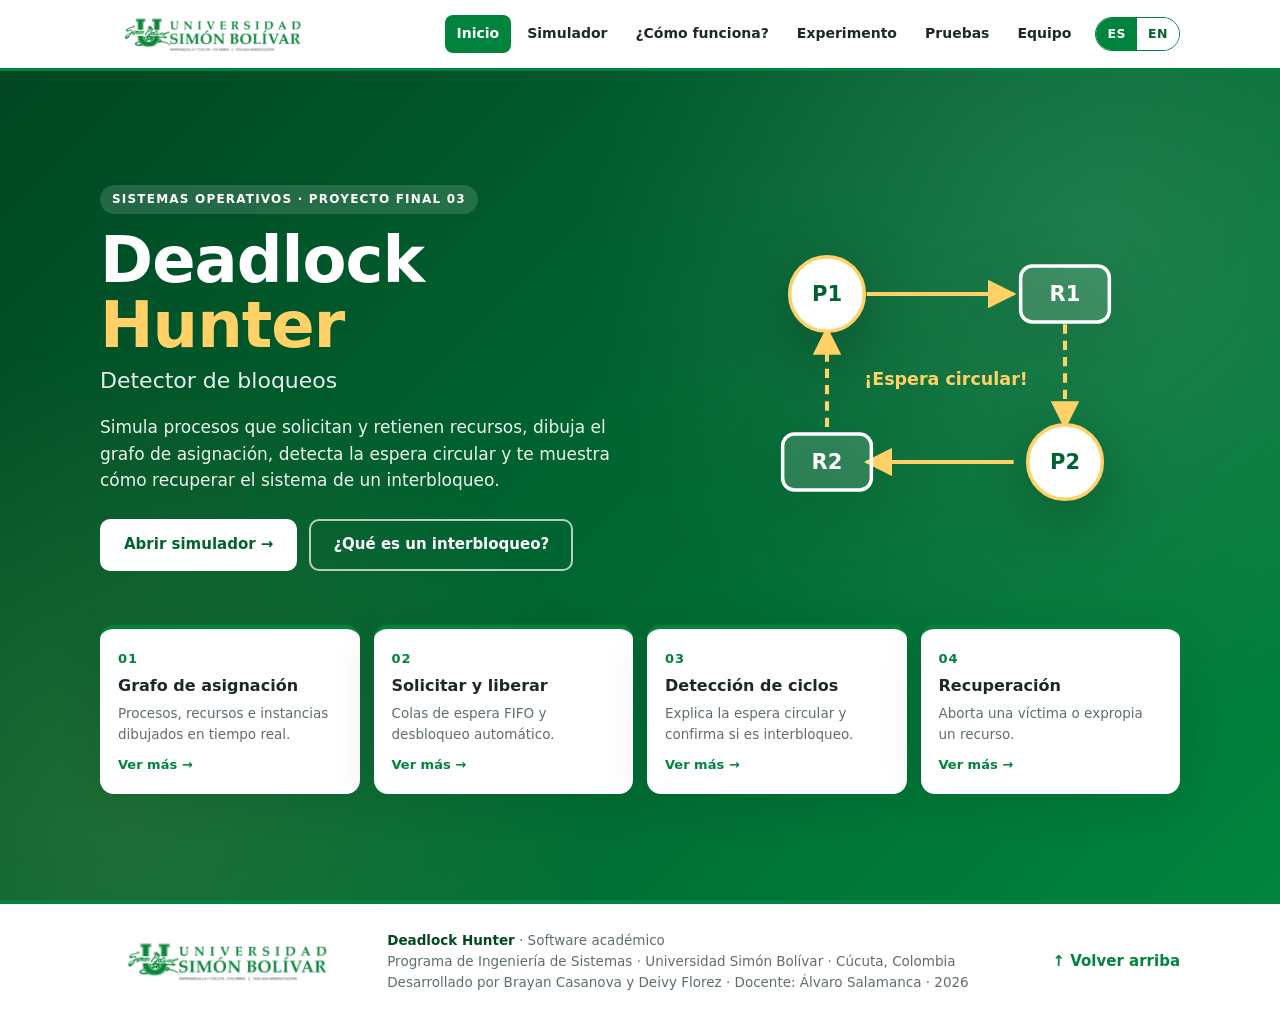
==== commit ae904772: "Sección Equipo: desarrolladores y ficha académica Agrega docente (Álvaro Salamanca), universidad, se" ====
--- a/index.html
+++ b/index.html
@@ -6,7 +6,7 @@
   <title>Deadlock Hunter · Universidad Simón Bolívar</title>
   <meta name="description" content="Simulador académico de interbloqueos (deadlocks) para Sistemas Operativos — Universidad Simón Bolívar, sede Cúcuta.">
   <link rel="icon" href="assets/favicon.svg" type="image/svg+xml">
-  <link rel="stylesheet" href="css/styles.css?v=6">
+  <link rel="stylesheet" href="css/styles.css?v=7">
 </head>
 <body>
   <!--
@@ -298,25 +298,40 @@
       <div class="section-head center">
         <div>
           <span class="eyebrow" data-en="Credits">Créditos</span>
-          <h2 data-en="Software developed by:">Software elaborado por:</h2>
-          <p data-en="6th-semester Systems Engineering students · Universidad Simón Bolívar, Cúcuta campus">Estudiantes de 6.º semestre de Ingeniería de Sistemas · Universidad Simón Bolívar, sede Cúcuta</p>
+          <h2 data-en="Developed by:">Desarrollado por:</h2>
         </div>
       </div>
       <div class="team">
         <div class="member">
           <div class="avatar">BC</div>
           <h3>Brayan Casanova</h3>
-          <p data-en="Systems Engineering">Ingeniería de Sistemas</p>
+          <p data-en="Student · Systems Engineering">Estudiante · Ingeniería de Sistemas</p>
           <span class="chip" data-en="6th semester">6.º semestre</span>
         </div>
         <div class="member">
           <div class="avatar">DF</div>
           <h3>Deivy Florez</h3>
-          <p data-en="Systems Engineering">Ingeniería de Sistemas</p>
+          <p data-en="Student · Systems Engineering">Estudiante · Ingeniería de Sistemas</p>
           <span class="chip" data-en="6th semester">6.º semestre</span>
         </div>
       </div>
-      <p class="course" data-en="Course: <b>Operating Systems</b> · Final programming project · Concurrency and deadlocks">Asignatura: <b>Sistemas Operativos</b> · Proyecto final de programación · Concurrencia y bloqueos</p>
+
+      <div class="academic">
+        <div class="academic-head">
+          <img src="assets/logo-unisimon.png" alt="Universidad Simón Bolívar">
+          <span data-en="Academic information">Información académica</span>
+        </div>
+        <dl class="academic-grid">
+          <div class="ac-item ac-wide"><dt data-en="Professor">Docente</dt><dd>Álvaro Salamanca</dd></div>
+          <div class="ac-item"><dt data-en="University">Universidad</dt><dd>Universidad Simón Bolívar</dd></div>
+          <div class="ac-item"><dt data-en="Campus">Sede</dt><dd data-en="Cúcuta, Colombia">Cúcuta, Colombia</dd></div>
+          <div class="ac-item"><dt data-en="Degree">Carrera</dt><dd data-en="Systems Engineering">Ingeniería de Sistemas</dd></div>
+          <div class="ac-item"><dt data-en="Program">Programa</dt><dd data-en="Undergraduate · Systems Engineering Program">Pregrado · Programa de Ingeniería de Sistemas</dd></div>
+          <div class="ac-item"><dt data-en="Semester">Semestre</dt><dd data-en="6th semester">6.º semestre</dd></div>
+          <div class="ac-item"><dt data-en="Course">Asignatura</dt><dd data-en="Operating Systems">Sistemas Operativos</dd></div>
+          <div class="ac-item ac-wide"><dt data-en="Project">Proyecto</dt><dd data-en="Final programming project 03 · Deadlock Hunter: deadlock detector (Concurrency and deadlocks) · 2026">Proyecto final de programación 03 · Deadlock Hunter: detector de bloqueos (Concurrencia y bloqueos) · 2026</dd></div>
+        </dl>
+      </div>
     </div>
   </section>
   </main>
@@ -324,10 +339,10 @@
   <footer class="footer">
     <div class="container footer-inner">
       <div class="footer-logo"><img src="assets/logo-unisimon.png" alt="Universidad Simón Bolívar"></div>
-      <div class="footer-text" data-en="<b>Deadlock Hunter</b> · Academic software<br>Systems Engineering Program · Universidad Simón Bolívar · Cúcuta, Colombia<br>Developed by Brayan Casanova and Deivy Florez · 2026">
+      <div class="footer-text" data-en="<b>Deadlock Hunter</b> · Academic software<br>Systems Engineering Program · Universidad Simón Bolívar · Cúcuta, Colombia<br>Developed by Brayan Casanova and Deivy Florez · Professor: Álvaro Salamanca · 2026">
         <b>Deadlock Hunter</b> · Software académico<br>
         Programa de Ingeniería de Sistemas · Universidad Simón Bolívar · Cúcuta, Colombia<br>
-        Elaborado por Brayan Casanova y Deivy Florez · 2026
+        Desarrollado por Brayan Casanova y Deivy Florez · Docente: Álvaro Salamanca · 2026
       </div>
       <a href="#" class="to-top" data-scrolltop data-en="↑ Back to top">↑ Volver arriba</a>
     </div>
@@ -536,11 +551,11 @@
 
   <div id="toast" class="toast" role="status" aria-live="polite"></div>
 
-  <script src="js/i18n.js?v=6"></script>
-  <script src="js/engine.js?v=6"></script>
-  <script src="js/scenarios.js?v=6"></script>
-  <script src="tests/cases.js?v=6"></script>
-  <script src="js/app.js?v=6"></script>
-  <script src="js/site.js?v=6"></script>
+  <script src="js/i18n.js?v=7"></script>
+  <script src="js/engine.js?v=7"></script>
+  <script src="js/scenarios.js?v=7"></script>
+  <script src="tests/cases.js?v=7"></script>
+  <script src="js/app.js?v=7"></script>
+  <script src="js/site.js?v=7"></script>
 </body>
 </html>
--- a/css/styles.css
+++ b/css/styles.css
@@ -513,3 +513,24 @@
 .modal-body .tests-list li { padding: 6px 0; border-bottom: 1px solid var(--border); margin: 0; }
 .modal-body .table-wrap { margin-top: 0; margin-bottom: 14px; }
 @media (max-width: 520px) { .modal-body { padding: 24px 18px 20px; } .modal-body h3 { font-size: 20px; } }
+
+/* ---------- ficha académica (sección Equipo) ---------- */
+.team-section .member p { margin-bottom: 12px; }
+.academic {
+  max-width: 820px; margin: 34px auto 0; background: #fff; color: var(--text);
+  border-radius: 18px; box-shadow: var(--shadow-lg); overflow: hidden;
+}
+.academic-head {
+  display: flex; align-items: center; justify-content: space-between; gap: 14px; flex-wrap: wrap;
+  padding: 16px 24px; border-bottom: 1px solid var(--border); background: var(--green-soft);
+}
+.academic-head img { height: 40px; width: auto; display: block; }
+.academic-head span { font-size: 12px; font-weight: 800; letter-spacing: 1.2px; text-transform: uppercase; color: var(--green-dark); }
+.academic-grid { display: grid; grid-template-columns: repeat(3, 1fr); margin: 0; }
+.ac-item { padding: 14px 24px; border-bottom: 1px solid var(--border); border-right: 1px solid var(--border); }
+.ac-item dt { font-size: 11.5px; font-weight: 800; letter-spacing: .8px; text-transform: uppercase; color: var(--green); margin-bottom: 2px; }
+.ac-item dd { margin: 0; font-weight: 600; color: var(--green-darker); }
+.ac-wide { grid-column: 1 / -1; }
+.ac-wide:first-child dd { font-size: 20px; font-weight: 800; }
+@media (max-width: 720px) { .academic-grid { grid-template-columns: 1fr 1fr; } }
+@media (max-width: 460px) { .academic-grid { grid-template-columns: 1fr; } .ac-item { border-right: 0; } }
